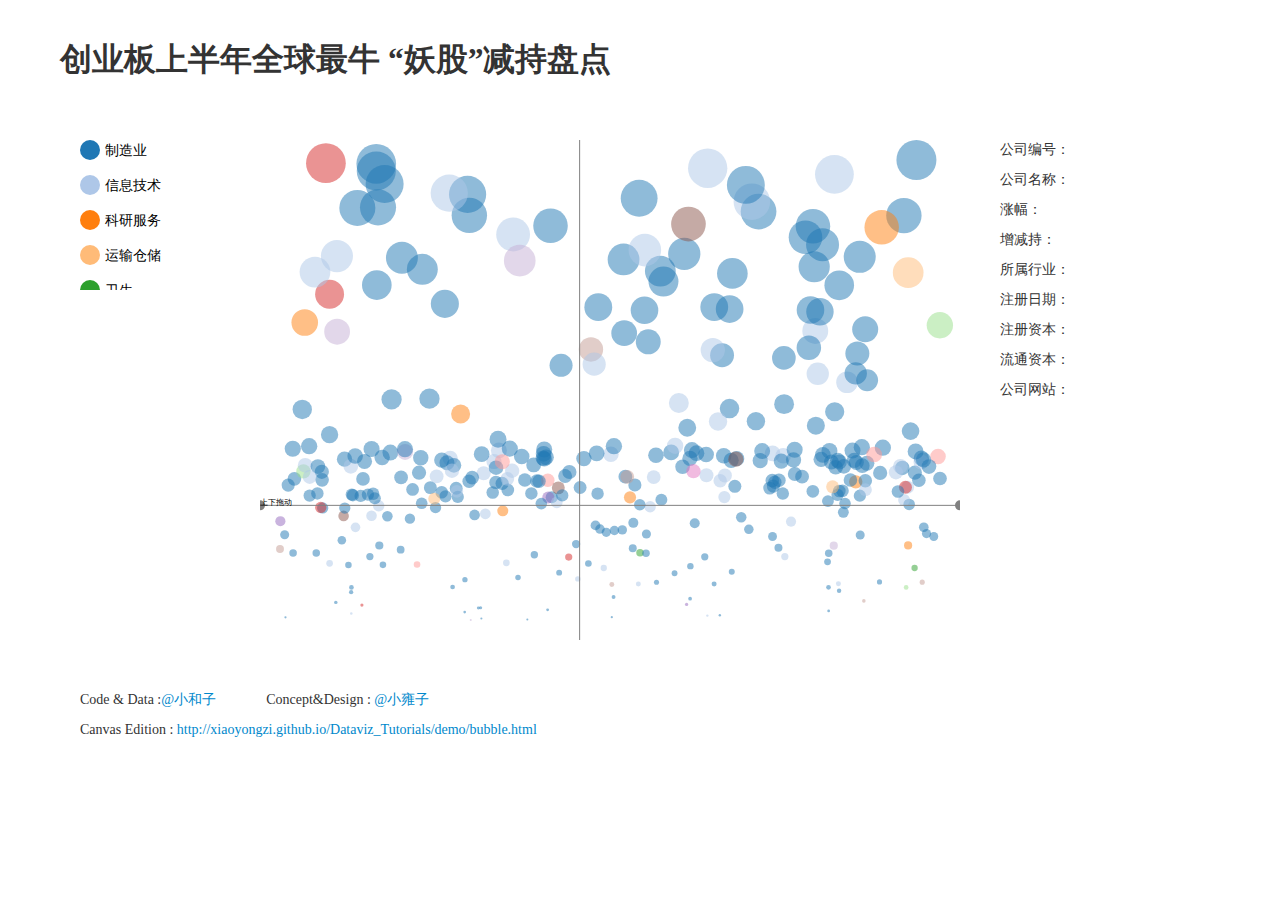
==== stock.html @ dcf29767 "first work" ====
<!DOCTYPE html PUBLIC "-//W3C//DTD XHTML 1.0 Transitional//EN" "http://www.w3.org/TR/xhtml1/DTD/xhtml1-transitional.dtd">
<html xmlns="http://www.w3.org/1999/xhtml">
<head>
<meta http-equiv="Content-Type" content="text/html; charset=utf-8" />
 <link href="css/bootstrap.min.css" rel="stylesheet" media="screen">
 <style>
 .row { margin-left:0px; }
 .s {padding-right:20px}
 </style>
<title> Business Unit</title>
<script src="js/d3.v3.min.js"></script>
<script src="js/bootstrap.min.js"></script>

</head>

<body>
<div class="container" style="width:1160px">
<div class="row" style=" padding-top:30px">
<h2>创业板上半年全球最牛 “妖股”减持盘点</h2>
</div>
<div class="row" style=" padding-top:50px">
	<div class="span2 s" id="legend" style="height:500px"></div>
    <div class="span9 s" ></div>
    <div class="span3 s" style="width:200px">
        <p id="pid"><span>公司编号：</span></p>
        <p id="pname"><span>公司名称：</span></p>
        <p id="pgrow"><span>涨幅：</span></p>
        <p id="phold"><span>增减持：</span></p>
        <p id="pidu"><span>所属行业：</span></p>
        <p id="pdate"><span>注册日期：</span></p>
        <p id="pcap"><span>注册资本：</span></p>
        <p id="pcir"><span>流通资本：</span></p>
        <p id="psite" class=""><span>公司网站：</span><br /></p>
    </div>
</div>
<div class="row" style="margin-top:-80px">
<div class="pull-left" style="padding-left:20px; padding-top:50px">
<p><span>Code & Data :<a href="http://weibo.com/fengmengxia">@小和子</a></span><span style="padding-left:50px">Concept&Design :<a href="http://weibo.com/ayay"> @小雍子</a></span><p>
<p>Canvas Edition : <a href="http://xiaoyongzi.github.io/Dataviz_Tutorials/demo/bubble.html">http://xiaoyongzi.github.io/Dataviz_Tutorials/demo/bubble.html </a> </p></div>
</div>
</div>


<script type="application/javascript">

var width = 700,
	height = 500;

var color = d3.scale.category20();
	
var indata = ["制造业","信息技术","科研服务","运输仓储","卫生","批发零售","文化传播","建筑业","商务服务","公共环保","采矿业","农林牧渔","水电煤气"];
	
legend = d3.select("#legend").append("svg").selectAll(".legend")
			.data(indata)
			.enter()
			.append("g")
			.attr("class","legend")
			
	legend.append("circle")
	    .attr("class","index")
		.attr("cx",10)
		.attr("cy",function(d,i){return i*35+10})
		.attr("r",10)
		.style("fill",function(d){return color(d);})
		.on("mouseover",function(d){
			d3.select(this).style("cursor","pointer")
		})
		.on("click",function(d){
			var name = d;
			d3.selectAll(".index").transition().attr("r",function(d){if(d==name){return 10;}else{return 5;}})
			d3.selectAll(".nodes")
			    .transition()
			    .attr("r",function(d){if(d.industry==name){ return rscale(d.grow);}else{return 0;} })
			})

		
	legend.append("text")
		.attr("x",25)
		.attr("y",function(d,i){return i*35+15})
		.text(function(d){return d;})
			
	

	

svg = d3.select(".span9").append("svg")
	.attr("width",width)
	.attr("height",height);
	
var drag_vertical = d3.behavior.drag()
    .origin(Object)
    .on("drag", move_vertical);
	
function move_vertical() {
			d3.select("#horizontal_line")
			.attr("y1", d3.mouse(this)[1])
			.attr("y2", d3.mouse(this)[1]);
			d3.selectAll(".horizontal_ball")
			.attr("cy",d3.mouse(this)[1]);
			d3.select("#horizontal_text")
			.text(d3.round(vyscale(d3.mouse(this)[1]),1)+"%")
			.attr("y",d3.mouse(this)[1]-8);
			d3.select("#remind")
			.attr("y",d3.mouse(this)[1]-4);
			d3.selectAll(".nodes")
				.style("fill-opacity",function(d){if(yscale(d.grow)>d3.mouse(this)[1]){return 0.2;}else{return 0.5;}})
			

}

	
d3.json("data.json",function(error,root){
	
	var hold_max = 0,
		hold_min = 0,
		grow_max = 0,
		grow_min = 0;
		
	for(i=0;i<root.length;i++){

		if(root[i].hold>hold_max){
			hold_max = root[i].hold;
			}
		if(root[i].hold<hold_min){
			hold_min = root[i].hold;
			}
		if(root[i].grow>grow_max){
			grow_max = root[i].grow;
			}
		if(root[i].grow<grow_min){
			grow_min = root[i].grow;
			}

	}
	
	xscale = d3.scale.linear()
		.domain([hold_min,hold_max])
		.range([20,width-20]);
	yscale = d3.scale.linear()
		.domain([grow_min,grow_max])
		.range([height-20,20]);
	rscale = d3.scale.linear()
		.domain([grow_min,grow_max])
		.range([1,20]);
	color = d3.scale.category20();
	
	vyscale = d3.scale.linear()
		.domain([height-20,20])
		.range([grow_min,grow_max]);
	
	g = svg.selectAll(".g")
		.data(root)
		.enter()
		.append("g")
		.attr("class","circle")
		//.attr("transform",function(d){return "translate("+xscale(d.hold)+","+yscale(d.grow)+")";});
		
	g.append("circle")
		.attr("class","nodes")
		.attr("cx",function(d){return xscale(d.hold);})
		.attr("cy",function(d){return yscale(d.grow);})
		.attr("r",function(d){return rscale(d.grow);})
		.style("fill",function(d){ return color(d.industry);})
		.style("fill-opacity",0.5)
		.on("mouseover",function(){d3.select(this).style("fill-opacity",0.7).style("cursor","pointer");})
		.on("mouseout",function(){d3.select(this).style("fill-opacity",0.5);})
		.on("click",function(d){ 
			d3.select("#name").remove();
			d3.select("#ID").remove();
			d3.select("#grow").remove();
			d3.select("#hold").remove();
			d3.select("#industry").remove();
			d3.select("#date").remove();
			d3.select("#cap").remove();
			d3.select("#cir").remove();
			d3.select("#site").remove();
			d3.select("#pname").append("span").text(d.name).attr("id","name");
			d3.select("#pid").append("span").text(d.ID).attr("id","ID");
			d3.select("#pgrow").append("span").text(d.grow+" %").attr("id","grow");
			d3.select("#phold").append("span").text(d.hold+" 万元").attr("id","hold");
			d3.select("#pidu").append("span").text(d.industry).attr("id","industry");
			d3.select("#pdate").append("span").text(d.date).attr("id","date");
			d3.select("#pcap").append("span").text(d.capital).attr("id","cap");
			d3.select("#pcir").append("span").text(d.circulate).attr("id","cir");
			d3.select("#psite").append("a").text(d.site).attr("id","site");
		})	

	
	horizontal = svg.append("g")
		.call(drag_vertical);
	
	horizontal.append("circle")
		.attr("class","horizontal_ball")
		.attr("cx",width)
		.attr("cy",yscale(0))
		.attr("r",5)
		.style("fill","gray")
		
	horizontal.append("circle")
		.attr("class","horizontal_ball")
		.attr("cx",0)
		.attr("cy",yscale(0))
		.attr("r",5)
		.style("fill","gray")

		
	horizontal.append("line")
		.attr("id","horizontal_line")
		.attr("x1",0)
		.attr("y1",yscale(0))
		.attr("x2",width)
		.attr("y2",yscale(0))
		.style("stroke","gray")
		.style("stroke-weight",2)
		
	horizontal.append("text")
		.attr("id","horizontal_text")
		.attr("x",width-50)
		.attr("y",yscale(0))
		
	horizontal.append("text")
		.attr("id","remind")
		.attr("x",0)
		.attr("y",yscale(0))
		.text("上下拖动")
		.style("font-size",8)
		
	
	svg.append("line")
		.attr("x1",xscale(0))
		.attr("y1",0)
		.attr("x2",xscale(0))
		.attr("y2",height)
		.style("stroke","gray")
		.style("stroke-weight",2)
		

		
})



</script>
</body>
</html>
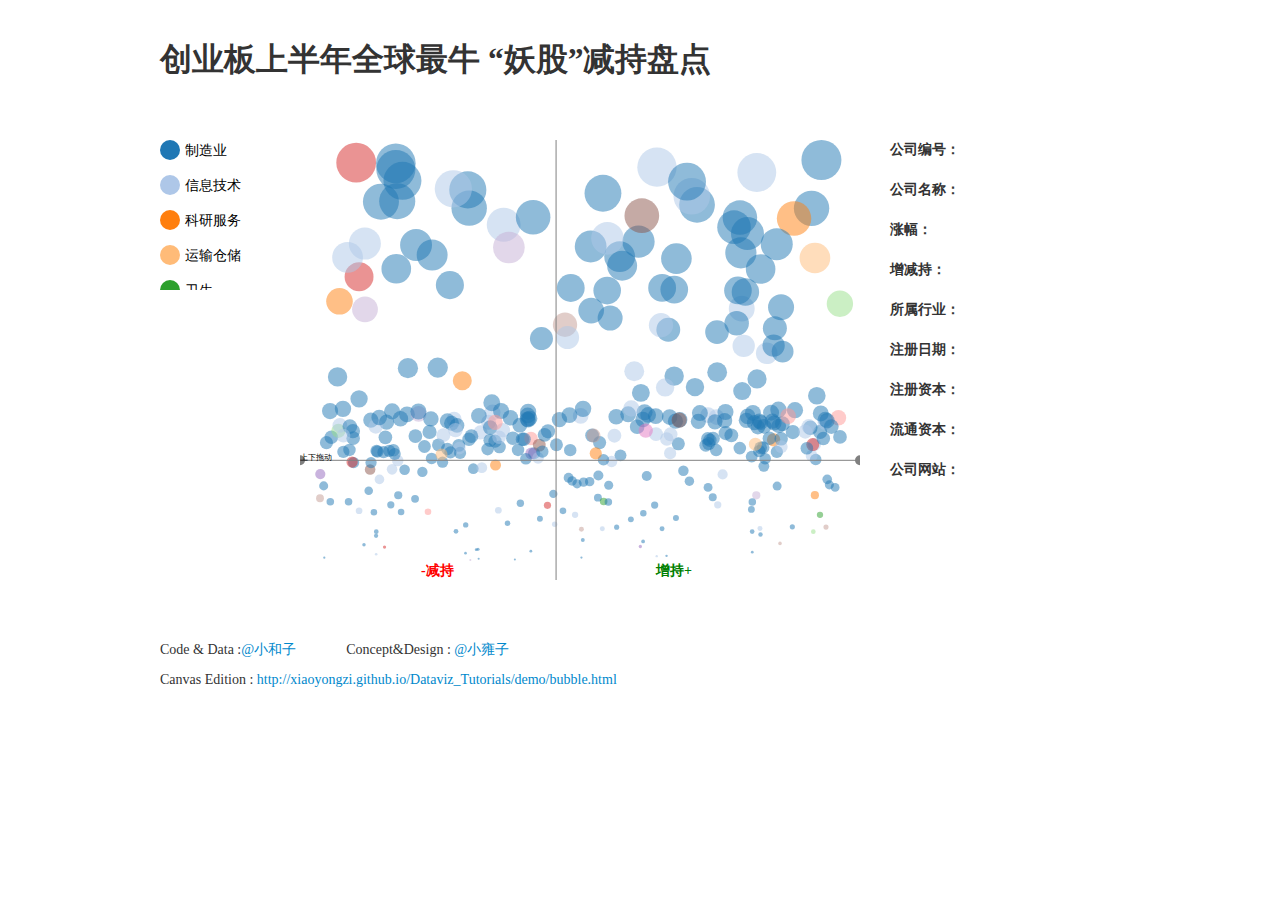
==== commit 17bbc9e3: "hhhhhh" ====
--- a/stock.html
+++ b/stock.html
@@ -5,7 +5,8 @@
  <link href="css/bootstrap.min.css" rel="stylesheet" media="screen">
  <style>
  .row { margin-left:0px; }
- .s {padding-right:20px}
+ .s {margin-left:0px}
+ .show {padding-bottom:10px}
  </style>
 <title> Business Unit</title>
 <script src="js/d3.v3.min.js"></script>
@@ -14,27 +15,27 @@
 </head>
 
 <body>
-<div class="container" style="width:1160px">
+<div class="container" style="width:960px" >
 <div class="row" style=" padding-top:30px">
 <h2>创业板上半年全球最牛 “妖股”减持盘点</h2>
 </div>
 <div class="row" style=" padding-top:50px">
 	<div class="span2 s" id="legend" style="height:500px"></div>
-    <div class="span9 s" ></div>
-    <div class="span3 s" style="width:200px">
-        <p id="pid"><span>公司编号：</span></p>
-        <p id="pname"><span>公司名称：</span></p>
-        <p id="pgrow"><span>涨幅：</span></p>
-        <p id="phold"><span>增减持：</span></p>
-        <p id="pidu"><span>所属行业：</span></p>
-        <p id="pdate"><span>注册日期：</span></p>
-        <p id="pcap"><span>注册资本：</span></p>
-        <p id="pcir"><span>流通资本：</span></p>
-        <p id="psite" class=""><span>公司网站：</span><br /></p>
+    <div class="span7 s" style="width:560px;height:500px" ></div>
+    <div class="span3 s" style="margin-left:30px">
+        <p class="show" id="pid"><strong>公司编号：</strong></p>
+        <p class="show" id="pname"><strong>公司名称：</strong></p>
+        <p class="show" id="pgrow"><strong>涨幅：</strong></p>
+        <p class="show" id="phold"><strong>增减持：</strong></p>
+        <p class="show" id="pidu"><strong>所属行业：</strong></p>
+        <p class="show" id="pdate"><strong>注册日期：</strong></p>
+        <p class="show" id="pcap"><strong>注册资本：</strong></p>
+        <p class="show" id="pcir"><strong>流通资本：</strong></p>
+        <p class="show" id="psite" class=""><strong>公司网站：</strong><br /></p>
     </div>
 </div>
 <div class="row" style="margin-top:-80px">
-<div class="pull-left" style="padding-left:20px; padding-top:50px">
+<div class="pull-left" style="padding-left:0px; padding-bottom:20px">
 <p><span>Code & Data :<a href="http://weibo.com/fengmengxia">@小和子</a></span><span style="padding-left:50px">Concept&Design :<a href="http://weibo.com/ayay"> @小雍子</a></span><p>
 <p>Canvas Edition : <a href="http://xiaoyongzi.github.io/Dataviz_Tutorials/demo/bubble.html">http://xiaoyongzi.github.io/Dataviz_Tutorials/demo/bubble.html </a> </p></div>
 </div>
@@ -43,12 +44,12 @@
 
 <script type="application/javascript">
 
-var width = 700,
-	height = 500;
+var width = 560,
+	height = 440;
 
 var color = d3.scale.category20();
 	
-var indata = ["制造业","信息技术","科研服务","运输仓储","卫生","批发零售","文化传播","建筑业","商务服务","公共环保","采矿业","农林牧渔","水电煤气"];
+var indata = ["制造业","信息技术","科研服务","运输仓储","卫生","批发零售","文化传播","建筑业","商务服务","公共环保","采矿业","农林牧渔","水电煤气","全部"];
 	
 legend = d3.select("#legend").append("svg").selectAll(".legend")
 			.data(indata)
@@ -70,7 +71,10 @@
 			d3.selectAll(".index").transition().attr("r",function(d){if(d==name){return 10;}else{return 5;}})
 			d3.selectAll(".nodes")
 			    .transition()
-			    .attr("r",function(d){if(d.industry==name){ return rscale(d.grow);}else{return 0;} })
+			    .attr("r",function(d){if(d.industry==name){ return rscale(d.grow);}else if(name=="全部"){return rscale(d.grow);}else{return 0;} })
+			s = d3.selectAll(".nodes").filter(function(d){if(d.industry==name){return true;}else if(name=="全部"){return true;}else{return false;}});
+			d3.select("#statics").text("total:"+s[0].length);
+
 			})
 
 		
@@ -83,9 +87,12 @@
 
 	
 
-svg = d3.select(".span9").append("svg")
+svg = d3.select(".span7").append("svg")
 	.attr("width",width)
-	.attr("height",height);
+	.attr("height",height)
+	.attr("id","graph");
+//statics	
+svg.append("text").attr("x",2).attr("y",20).attr("id","statics").style("opacity",0.2).style("font-weight","bold")
 	
 var drag_vertical = d3.behavior.drag()
     .origin(Object)
@@ -93,17 +100,19 @@
 	
 function move_vertical() {
 			d3.select("#horizontal_line")
-			.attr("y1", d3.mouse(this)[1])
-			.attr("y2", d3.mouse(this)[1]);
+			.attr("y1", function(){if(d3.mouse(this)[1]<0){ return 0;}else if(d3.mouse(this)[1]>height){ return height;}else{return d3.mouse(this)[1];}})
+			.attr("y2", function(){if(d3.mouse(this)[1]<0){ return 0;}else if(d3.mouse(this)[1]>height){ return height;}else{return d3.mouse(this)[1];}});
 			d3.selectAll(".horizontal_ball")
-			.attr("cy",d3.mouse(this)[1]);
+			.attr("cy", function(){if(d3.mouse(this)[1]<0){ return 0;}else if(d3.mouse(this)[1]>height){ return height;}else{return d3.mouse(this)[1];}});
 			d3.select("#horizontal_text")
-			.text(d3.round(vyscale(d3.mouse(this)[1]),1)+"%")
-			.attr("y",d3.mouse(this)[1]-8);
+			.text(function(){if(d3.mouse(this)[1]<0){ return "涨幅 320%";}else if(d3.mouse(this)[1]>height){ return "涨幅 -100%";}else{return "涨幅 "+d3.round(vyscale(d3.mouse(this)[1]),1)+"%";}})
+			.attr("y", function(){if(d3.mouse(this)[1]<15){ return 15;}else if(d3.mouse(this)[1]>height){ return height-8;}else{return d3.mouse(this)[1]-8;}});
 			d3.select("#remind")
-			.attr("y",d3.mouse(this)[1]-4);
+			.attr("y",function(){if(d3.mouse(this)[1]<15){ return 15;}else if(d3.mouse(this)[1]>height){ return height-8;}else{return d3.mouse(this)[1]-4;}});
 			d3.selectAll(".nodes")
-				.style("fill-opacity",function(d){if(yscale(d.grow)>d3.mouse(this)[1]){return 0.2;}else{return 0.5;}})
+				.style("fill-opacity",function(d){if(yscale(d.grow)>d3.mouse(this)[1]){return 0.2;}else{return 0.5;}});
+				
+			
 			
 
 }
@@ -184,6 +193,9 @@
 			d3.select("#pcir").append("span").text(d.circulate).attr("id","cir");
 			d3.select("#psite").append("a").text(d.site).attr("id","site");
 		})	
+		
+		g.append("title")
+			.text(function(d){return d.name;})
 
 	
 	horizontal = svg.append("g")
@@ -215,7 +227,7 @@
 		
 	horizontal.append("text")
 		.attr("id","horizontal_text")
-		.attr("x",width-50)
+		.attr("x",width-77)
 		.attr("y",yscale(0))
 		
 	horizontal.append("text")
@@ -226,7 +238,10 @@
 		.style("font-size",8)
 		
 	
-	svg.append("line")
+	vertical = svg.append("g")
+		.attr("class","vertical")
+		
+	vertical.append("line")
 		.attr("x1",xscale(0))
 		.attr("y1",0)
 		.attr("x2",xscale(0))
@@ -234,6 +249,20 @@
 		.style("stroke","gray")
 		.style("stroke-weight",2)
 		
+	vertical.append("text")
+		.attr("x",xscale(0)-135)
+		.attr("y",height-5)
+		.text("-减持")
+		.style("fill","red")
+		.style("font-weight","bold")
+		
+	vertical.append("text")
+		.attr("x",xscale(0)+100)
+		.attr("y",height-5)
+		.text("增持+")
+		.style("fill","green")
+		.style("font-weight","bold")
+		
 
 		
 })
